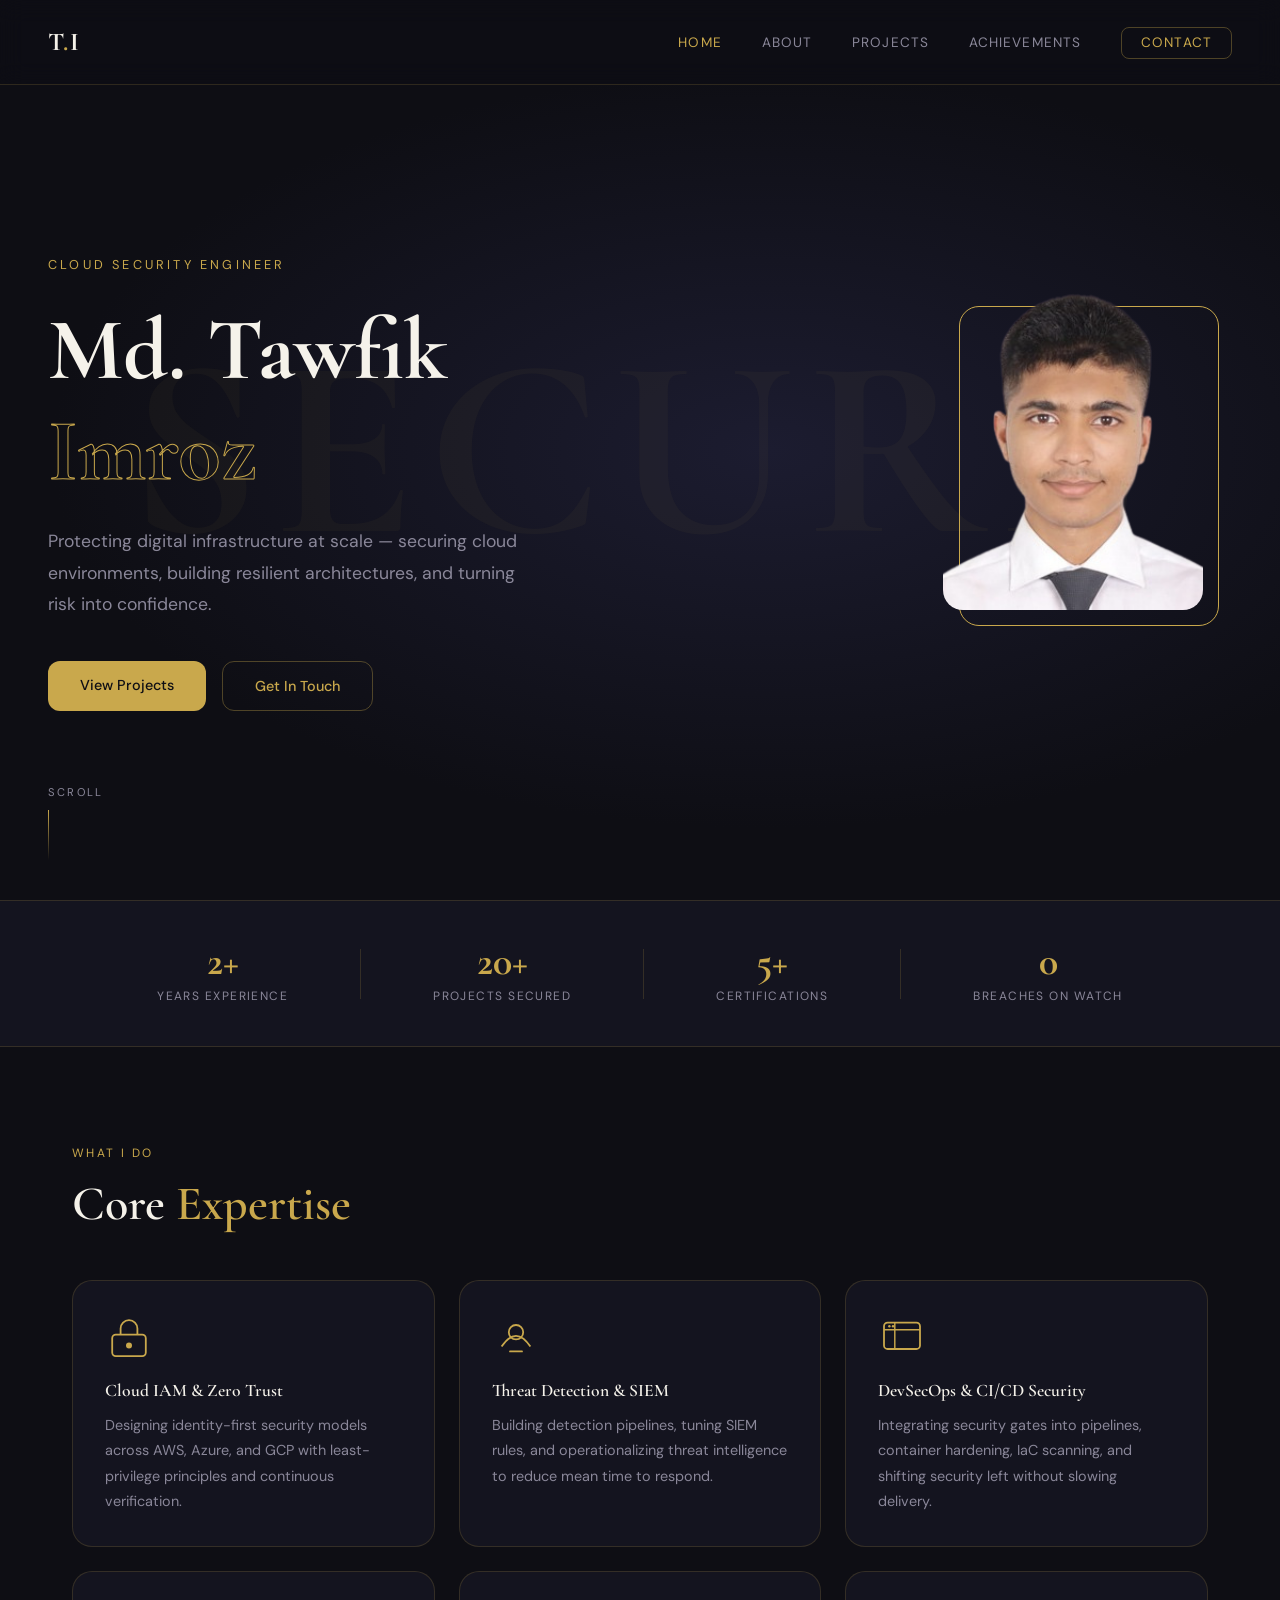
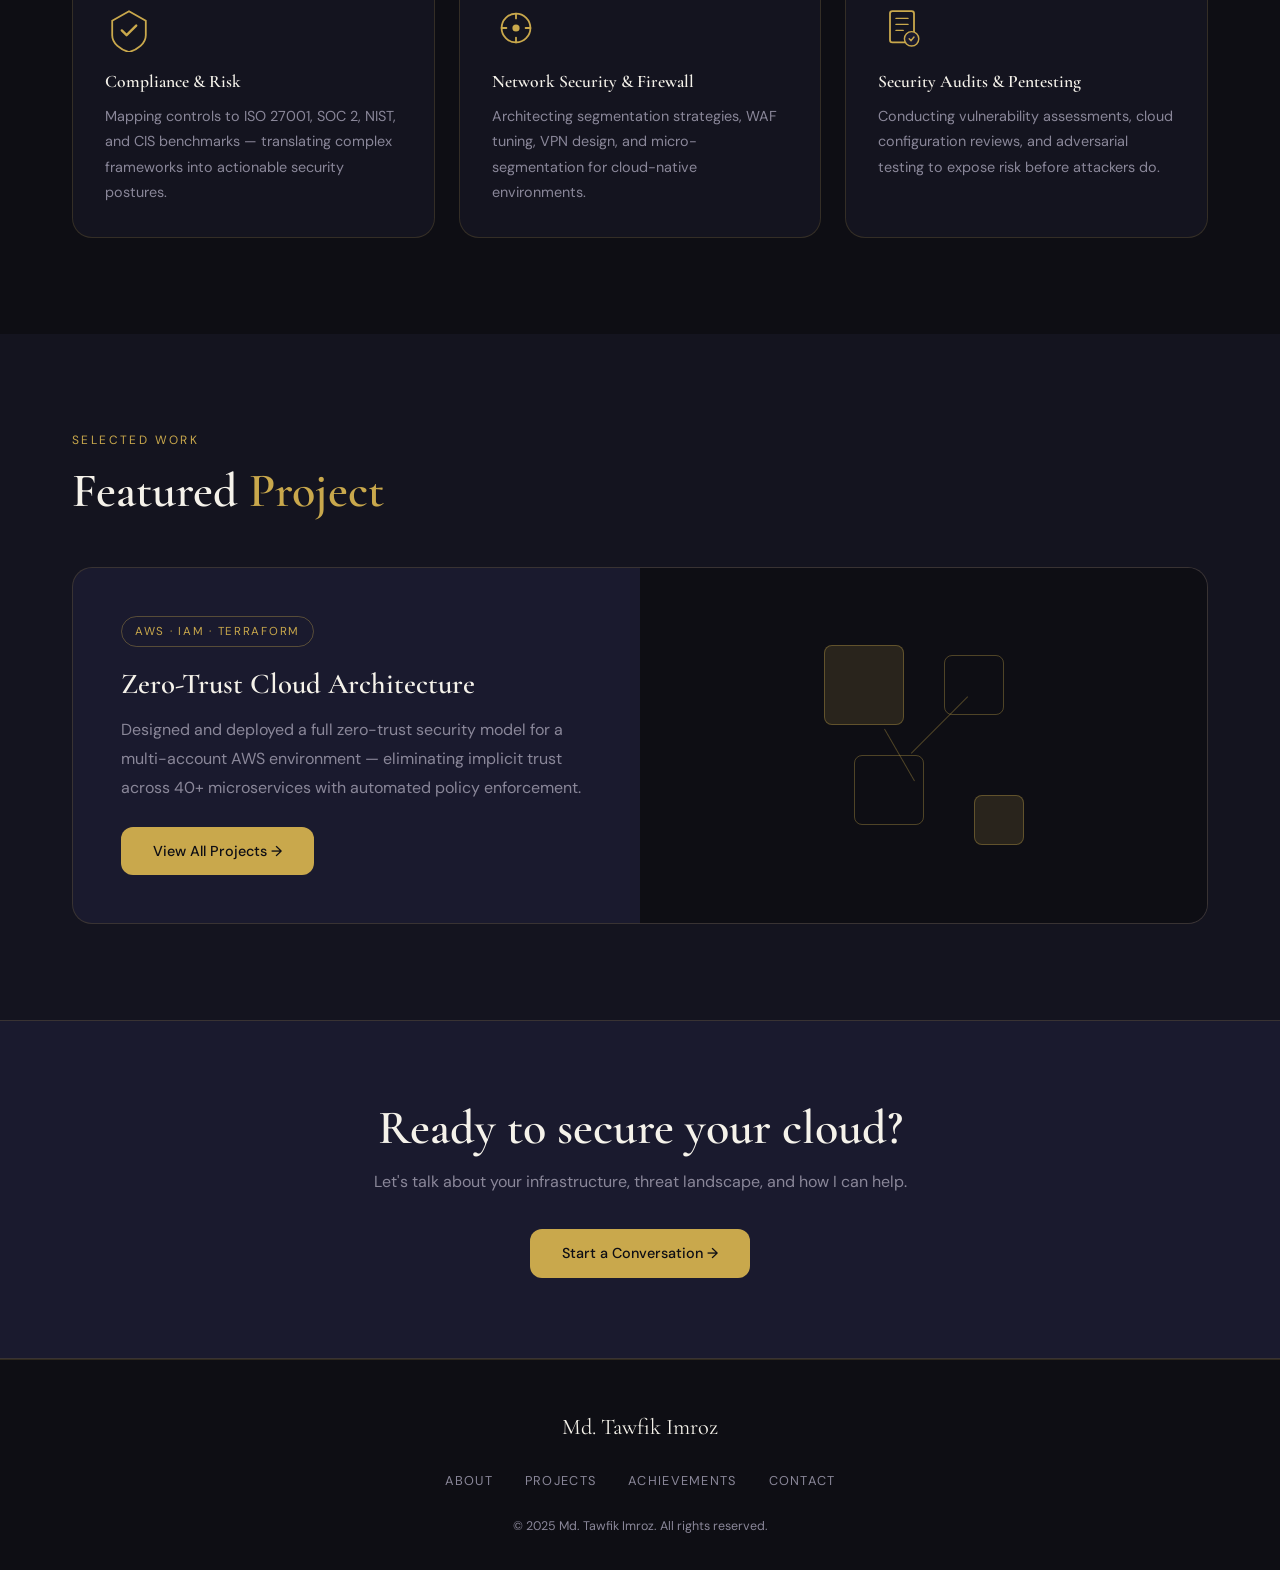
==== index.html @ a3ec59e8 "Add files via upload" ====
<!DOCTYPE html>
<html lang="en">
<head>
  <meta charset="UTF-8" />
  <meta name="viewport" content="width=device-width, initial-scale=1.0"/>

  <!-- SEO -->
  <title>Md. Tawfik Imroz | Cloud Security Engineer Portfolio</title>
  <meta name="description" content="Md. Tawfik Imroz - Cloud Security Engineer portfolio showcasing projects, achievements, and contact information." />
  <meta name="robots" content="index, follow">
  <link rel="canonical" href="https://tawfik-miron.github.io/">

  <!-- Google Verification -->
  <meta name="google-site-verification" content="qhwvjfD62KnlItxlp7Tzh9Mx5u9eWZWFwm8pj3QzrXs" />

  <!-- Sitemap hint for crawlers -->
  <link rel="sitemap" type="application/xml" href="https://tawfik-miron.github.io/sitemap.xml">

  <!-- Open Graph (looks good when shared on WhatsApp, LinkedIn etc.) -->
  <meta property="og:title" content="Md. Tawfik Imroz | Cloud Security Engineer" />
  <meta property="og:description" content="Cloud Security Engineer specializing in AWS, Zero Trust, DevSecOps and compliance." />
  <meta property="og:url" content="https://tawfik-miron.github.io/" />
  <meta property="og:type" content="website" />

  <!-- Styles -->
  <link rel="stylesheet" href="style.css"/>
  <link href="https://fonts.googleapis.com/css2?family=Cormorant+Garamond:wght@300;400;600;700&family=DM+Sans:wght@300;400;500&display=swap" rel="stylesheet"/>
</head>
<body>

  <!-- NAV -->
  <nav class="navbar">
    <div class="nav-logo">T<span class="gold">.</span>I</div>
    <ul class="nav-links">
      <li><a href="index.html" class="active">Home</a></li>
      <li><a href="about.html">About</a></li>
      <li><a href="projects.html">Projects</a></li>
      <li><a href="achievements.html">Achievements</a></li>
      <li><a href="contact.html" class="nav-cta">Contact</a></li>
    </ul>
    <div class="hamburger" onclick="toggleMenu()">
      <span></span><span></span><span></span>
    </div>
  </nav>

  <!-- HERO -->
  <section class="hero">
    <div class="hero-bg-text">SECURE</div>
    <div class="hero-content">
      <p class="hero-tag">Cloud Security Engineer</p>
      <h1 class="hero-name">Md. Tawfik<br/><span class="gold-stroke">Imroz</span></h1>
      <p class="hero-sub">Protecting digital infrastructure at scale — securing cloud environments, building resilient architectures, and turning risk into confidence.</p>
      <div class="hero-btns">
        <a href="projects.html" class="btn-primary">View Projects</a>
        <a href="contact.html" class="btn-ghost">Get In Touch</a>
      </div>
    </div>
    <div class="hero-visual">
      <div class="photo-container">
        <img src="tawfik.png" alt="Md. Tawfik Imroz" class="hero-photo"/>
        <div class="photo-border"></div>
      </div>
    </div>
    <div class="scroll-hint">
      <span>Scroll</span>
      <div class="scroll-line"></div>
    </div>
  </section>

  <!-- STATS STRIP -->
  <section class="stats-strip">
    <div class="stat">
      <span class="stat-num gold">2+</span>
      <span class="stat-label">Years Experience</span>
    </div>
    <div class="stat-div"></div>
    <div class="stat">
      <span class="stat-num gold">20+</span>
      <span class="stat-label">Projects Secured</span>
    </div>
    <div class="stat-div"></div>
    <div class="stat">
      <span class="stat-num gold">5+</span>
      <span class="stat-label">Certifications</span>
    </div>
    <div class="stat-div"></div>
    <div class="stat">
      <span class="stat-num gold">0</span>
      <span class="stat-label">Breaches on Watch</span>
    </div>
  </section>

  <!-- EXPERTISE -->
  <section class="expertise section-pad">
    <div class="container">
      <p class="section-eyebrow">What I Do</p>
      <h2 class="section-title">Core <span class="gold">Expertise</span></h2>
      <div class="expertise-grid">
        <div class="ex-card">
          <div class="ex-icon">
            <svg viewBox="0 0 40 40" fill="none"><rect x="6" y="18" width="28" height="18" rx="3" stroke="#C9A84C" stroke-width="1.5"/><path d="M13 18v-5a7 7 0 0114 0v5" stroke="#C9A84C" stroke-width="1.5"/><circle cx="20" cy="27" r="2.5" fill="#C9A84C"/></svg>
          </div>
          <h3>Cloud IAM & Zero Trust</h3>
          <p>Designing identity-first security models across AWS, Azure, and GCP with least-privilege principles and continuous verification.</p>
        </div>
        <div class="ex-card">
          <div class="ex-icon">
            <svg viewBox="0 0 40 40" fill="none"><path d="M8 28 Q20 10 32 28" stroke="#C9A84C" stroke-width="1.5"/><circle cx="20" cy="16" r="6" stroke="#C9A84C" stroke-width="1.5"/><path d="M15 32h10" stroke="#C9A84C" stroke-width="1.5" stroke-linecap="round"/></svg>
          </div>
          <h3>Threat Detection & SIEM</h3>
          <p>Building detection pipelines, tuning SIEM rules, and operationalizing threat intelligence to reduce mean time to respond.</p>
        </div>
        <div class="ex-card">
          <div class="ex-icon">
            <svg viewBox="0 0 40 40" fill="none"><rect x="5" y="8" width="30" height="22" rx="3" stroke="#C9A84C" stroke-width="1.5"/><path d="M5 14h30M14 8v22" stroke="#C9A84C" stroke-width="1.2"/><circle cx="9.5" cy="11" r="1" fill="#C9A84C"/><circle cx="12.5" cy="11" r="1" fill="#C9A84C"/></svg>
          </div>
          <h3>DevSecOps & CI/CD Security</h3>
          <p>Integrating security gates into pipelines, container hardening, IaC scanning, and shifting security left without slowing delivery.</p>
        </div>
        <div class="ex-card">
          <div class="ex-icon">
            <svg viewBox="0 0 40 40" fill="none"><path d="M20 6 L34 14 L34 26 C34 33 27 38 20 40 C13 38 6 33 6 26 L6 14 Z" stroke="#C9A84C" stroke-width="1.5" fill="none"/><path d="M14 22 L18 26 L26 18" stroke="#C9A84C" stroke-width="2" stroke-linecap="round" stroke-linejoin="round"/></svg>
          </div>
          <h3>Compliance & Risk</h3>
          <p>Mapping controls to ISO 27001, SOC 2, NIST, and CIS benchmarks — translating complex frameworks into actionable security postures.</p>
        </div>
        <div class="ex-card">
          <div class="ex-icon">
            <svg viewBox="0 0 40 40" fill="none"><circle cx="20" cy="20" r="12" stroke="#C9A84C" stroke-width="1.5"/><path d="M20 8 L20 12M20 28 L20 32M8 20 L12 20M28 20 L32 20" stroke="#C9A84C" stroke-width="1.5" stroke-linecap="round"/><circle cx="20" cy="20" r="3" fill="#C9A84C"/></svg>
          </div>
          <h3>Network Security & Firewall</h3>
          <p>Architecting segmentation strategies, WAF tuning, VPN design, and micro-segmentation for cloud-native environments.</p>
        </div>
        <div class="ex-card">
          <div class="ex-icon">
            <svg viewBox="0 0 40 40" fill="none"><rect x="10" y="6" width="20" height="26" rx="2" stroke="#C9A84C" stroke-width="1.5"/><path d="M15 12h10M15 17h10M15 22h6" stroke="#C9A84C" stroke-width="1.2" stroke-linecap="round"/><circle cx="28" cy="29" r="6" fill="#1a1a2e" stroke="#C9A84C" stroke-width="1.2"/><path d="M26 29 L27.5 30.5 L30 27.5" stroke="#C9A84C" stroke-width="1.2" stroke-linecap="round"/></svg>
          </div>
          <h3>Security Audits & Pentesting</h3>
          <p>Conducting vulnerability assessments, cloud configuration reviews, and adversarial testing to expose risk before attackers do.</p>
        </div>
      </div>
    </div>
  </section>

  <!-- FEATURED PROJECT TEASER -->
  <section class="featured-teaser section-pad">
    <div class="container">
      <p class="section-eyebrow">Selected Work</p>
      <h2 class="section-title">Featured <span class="gold">Project</span></h2>
      <div class="feature-card">
        <div class="feature-card-body">
          <span class="tag">AWS · IAM · Terraform</span>
          <h3>Zero-Trust Cloud Architecture</h3>
          <p>Designed and deployed a full zero-trust security model for a multi-account AWS environment — eliminating implicit trust across 40+ microservices with automated policy enforcement.</p>
          <a href="projects.html" class="btn-primary" style="margin-top:1.5rem; display:inline-block;">View All Projects →</a>
        </div>
        <div class="feature-card-art">
          <div class="art-grid">
            <div class="ag-box ag1"></div>
            <div class="ag-box ag2"></div>
            <div class="ag-box ag3"></div>
            <div class="ag-box ag4"></div>
            <div class="ag-line al1"></div>
            <div class="ag-line al2"></div>
          </div>
        </div>
      </div>
    </div>
  </section>

  <!-- CTA BAND -->
  <section class="cta-band">
    <div class="container cta-inner">
      <h2>Ready to secure your cloud?</h2>
      <p>Let's talk about your infrastructure, threat landscape, and how I can help.</p>
      <a href="contact.html" class="btn-primary">Start a Conversation →</a>
    </div>
  </section>

  <!-- FOOTER -->
  <footer class="footer">
    <div class="container footer-inner">
      <div class="footer-logo">Md. Tawfik Imroz</div>
      <nav class="footer-links">
        <a href="about.html">About</a>
        <a href="projects.html">Projects</a>
        <a href="achievements.html">Achievements</a>
        <a href="contact.html">Contact</a>
      </nav>
      <p class="footer-copy">&copy; 2025 Md. Tawfik Imroz. All rights reserved.</p>
    </div>
  </footer>

  <script>
    function toggleMenu(){
      document.querySelector('.nav-links').classList.toggle('open');
    }
    // Fade-in on scroll
    const obs = new IntersectionObserver((entries)=>{
      entries.forEach(e=>{ if(e.isIntersecting) e.target.classList.add('visible'); });
    },{threshold:0.15});
    document.querySelectorAll('.ex-card,.stat,.feature-card').forEach(el=>obs.observe(el));
  </script>
</body>
</html>
---- style.css ----
/* ===== RESET & BASE ===== */
*, *::before, *::after { margin:0; padding:0; box-sizing:border-box; }

:root {
  --bg:        #0e0e14;
  --bg2:       #14141f;
  --bg3:       #1a1a2e;
  --surface:   #1f1f32;
  --border:    rgba(201,168,76,0.18);
  --border2:   rgba(201,168,76,0.35);
  --gold:      #C9A84C;
  --gold-lt:   #e2c47a;
  --gold-dim:  rgba(201,168,76,0.15);
  --text:      #e8e4d8;
  --muted:     #8a8799;
  --white:     #f5f2ea;
  --font-serif:'Cormorant Garamond', Georgia, serif;
  --font-sans: 'DM Sans', system-ui, sans-serif;
  --radius:    12px;
  --radius-lg: 20px;
  --trans:     0.3s ease;
}

html { scroll-behavior: smooth; }
body { background: var(--bg); color: var(--text); font-family: var(--font-sans); font-size:16px; line-height:1.7; overflow-x:hidden; }

/* Scrollbar */
::-webkit-scrollbar { width:6px; }
::-webkit-scrollbar-track { background:var(--bg); }
::-webkit-scrollbar-thumb { background:var(--gold-dim); border-radius:3px; }

/* ===== TYPOGRAPHY ===== */
h1,h2,h3,h4 { font-family:var(--font-serif); line-height:1.15; color:var(--white); }
h1 { font-size:clamp(3rem,7vw,5.5rem); font-weight:700; }
h2 { font-size:clamp(2rem,4vw,3rem); font-weight:600; }
h3 { font-size:1.35rem; font-weight:600; }
p  { color:var(--muted); line-height:1.8; }
a  { text-decoration:none; color:var(--gold); transition:var(--trans); }

.gold { color:var(--gold); }
.gold-stroke { -webkit-text-stroke:1px var(--gold); color:transparent; }
.section-eyebrow { font-size:0.75rem; font-family:var(--font-sans); letter-spacing:0.2em; text-transform:uppercase; color:var(--gold); margin-bottom:0.75rem; }
.section-title { margin-bottom:3rem; }

/* ===== LAYOUT ===== */
.container  { max-width:1200px; margin:0 auto; padding:0 2rem; }
.section-pad { padding:6rem 0; }

/* ===== BUTTONS ===== */
.btn-primary {
  display:inline-block; padding:0.75rem 2rem;
  background:var(--gold); color:var(--bg);
  font-family:var(--font-sans); font-size:0.9rem; font-weight:500;
  border-radius:var(--radius); border:none; cursor:pointer;
  transition:var(--trans);
}
.btn-primary:hover { background:var(--gold-lt); transform:translateY(-2px); box-shadow:0 8px 30px rgba(201,168,76,0.3); }

.btn-ghost {
  display:inline-block; padding:0.75rem 2rem;
  background:transparent; color:var(--gold);
  font-family:var(--font-sans); font-size:0.9rem; font-weight:500;
  border:1px solid var(--border2); border-radius:var(--radius);
  transition:var(--trans);
}
.btn-ghost:hover { background:var(--gold-dim); color:var(--gold-lt); }

/* ===== NAVBAR ===== */
.navbar {
  position:fixed; top:0; left:0; right:0; z-index:999;
  display:flex; align-items:center; justify-content:space-between;
  padding:1.25rem 3rem;
  background:rgba(14,14,20,0.85); backdrop-filter:blur(12px);
  border-bottom:1px solid var(--border);
}
.nav-logo { font-family:var(--font-serif); font-size:1.6rem; font-weight:700; color:var(--white); letter-spacing:0.05em; }
.nav-links { list-style:none; display:flex; gap:2.5rem; }
.nav-links a { font-size:0.85rem; letter-spacing:0.08em; text-transform:uppercase; color:var(--muted); transition:var(--trans); }
.nav-links a:hover, .nav-links a.active { color:var(--gold); }
.nav-cta { color:var(--gold) !important; border:1px solid var(--border2); padding:0.4rem 1.2rem; border-radius:8px; }
.nav-cta:hover { background:var(--gold-dim) !important; }
.hamburger { display:none; flex-direction:column; gap:5px; cursor:pointer; }
.hamburger span { width:24px; height:2px; background:var(--gold); border-radius:2px; display:block; }

@media(max-width:768px){
  .navbar { padding:1rem 1.5rem; }
  .hamburger { display:flex; }
  .nav-links { display:none; flex-direction:column; position:absolute; top:70px; left:0; right:0; background:var(--bg2); padding:2rem; gap:1.5rem; border-bottom:1px solid var(--border); }
  .nav-links.open { display:flex; }
}

/* ===== HERO ===== */
.hero {
  min-height:100vh; display:flex; align-items:center;
  padding:7rem 3rem 3rem; position:relative; overflow:hidden;
  background:radial-gradient(ellipse 80% 60% at 60% 50%, #1c1c30 0%, var(--bg) 70%);
}
.hero-bg-text {
  position:absolute; top:50%; left:50%; transform:translate(-50%,-50%);
  font-family:var(--font-serif); font-size:clamp(8rem,20vw,18rem);
  font-weight:700; color:rgba(201,168,76,0.04); white-space:nowrap;
  pointer-events:none; user-select:none; letter-spacing:0.05em;
}
.hero-content { max-width:600px; z-index:2; }
.hero-tag { font-size:0.8rem; letter-spacing:0.25em; text-transform:uppercase; color:var(--gold); margin-bottom:1.5rem; }
.hero-name { margin-bottom:1.5rem; }
.hero-sub { font-size:1.1rem; color:var(--muted); max-width:480px; margin-bottom:2.5rem; }
.hero-btns { display:flex; gap:1rem; flex-wrap:wrap; }

.hero-visual { position:absolute; right:6vw; top:50%; transform:translateY(-50%); z-index:1; }
.shield-wrap { position:relative; width:220px; height:280px; display:flex; align-items:center; justify-content:center; }
.shield-svg { width:220px; animation:shieldFloat 4s ease-in-out infinite; }
.shield-outer { stroke-dasharray:600; stroke-dashoffset:600; animation:drawShield 2s ease forwards 0.5s; }
.shield-ring { position:absolute; border:1px solid var(--border); border-radius:50%; }
.ring1 { width:300px; height:300px; animation:pulse 3s ease-in-out infinite; }
.ring2 { width:380px; height:380px; animation:pulse 3s ease-in-out infinite 1.5s; }
.float-dot  { animation:dotFloat 3s ease-in-out infinite; }
.float-dot2 { animation:dotFloat 3s ease-in-out infinite 1.5s; }

@keyframes drawShield { to { stroke-dashoffset:0; } }
@keyframes shieldFloat { 0%,100%{transform:translateY(0)} 50%{transform:translateY(-12px)} }
@keyframes pulse { 0%,100%{opacity:0.3;transform:scale(1)} 50%{opacity:0.1;transform:scale(1.08)} }
@keyframes dotFloat { 0%,100%{transform:translateY(0);opacity:0.6} 50%{transform:translateY(-6px);opacity:1} }

.scroll-hint { position:absolute; bottom:2.5rem; left:3rem; display:flex; flex-direction:column; align-items:flex-start; gap:0.5rem; }
.scroll-hint span { font-size:0.7rem; letter-spacing:0.2em; text-transform:uppercase; color:var(--muted); }
.scroll-line { width:1px; height:50px; background:linear-gradient(to bottom, var(--gold), transparent); }

@media(max-width:900px){
  .hero { flex-direction:column; padding:7rem 1.5rem 4rem; text-align:center; }
  .hero-content { max-width:100%; }
  .hero-sub { max-width:100%; }
  .hero-btns { justify-content:center; }
  .hero-visual { position:relative; right:auto; top:auto; transform:none; margin-top:3rem; }
  .scroll-hint { display:none; }
}

/* ===== STATS STRIP ===== */
.stats-strip {
  display:flex; align-items:center; justify-content:center;
  gap:0; padding:2.5rem 3rem;
  background:var(--bg2); border-top:1px solid var(--border); border-bottom:1px solid var(--border);
  flex-wrap:wrap; gap:2rem;
}
.stat { text-align:center; padding:0 2.5rem; }
.stat-num { display:block; font-family:var(--font-serif); font-size:2.5rem; font-weight:700; line-height:1; }
.stat-label { font-size:0.75rem; letter-spacing:0.12em; text-transform:uppercase; color:var(--muted); margin-top:0.3rem; display:block; }
.stat-div { width:1px; height:50px; background:var(--border); }
@media(max-width:600px){ .stat-div{display:none;} .stat{padding:0 1rem;} }

/* ===== EXPERTISE GRID ===== */
.expertise { background:var(--bg); }
.expertise-grid { display:grid; grid-template-columns:repeat(auto-fit,minmax(300px,1fr)); gap:1.5rem; }
.ex-card {
  background:var(--bg2); border:1px solid var(--border);
  border-radius:var(--radius-lg); padding:2rem;
  transition:var(--trans); opacity:0; transform:translateY(20px);
}
.ex-card.visible { opacity:1; transform:none; transition:opacity 0.6s ease, transform 0.6s ease; }
.ex-card:hover { border-color:var(--border2); background:var(--bg3); transform:translateY(-4px); }
.ex-icon { width:48px; height:48px; margin-bottom:1.25rem; }
.ex-icon svg { width:100%; height:100%; }
.ex-card h3 { font-size:1.1rem; margin-bottom:0.75rem; color:var(--white); }
.ex-card p  { font-size:0.9rem; line-height:1.75; }

/* ===== FEATURED TEASER ===== */
.featured-teaser { background:var(--bg2); }
.feature-card {
  display:grid; grid-template-columns:1fr 1fr; gap:0;
  background:var(--bg3); border:1px solid var(--border);
  border-radius:var(--radius-lg); overflow:hidden;
  opacity:0; transform:translateY(20px);
}
.feature-card.visible { opacity:1; transform:none; transition:opacity 0.7s ease, transform 0.7s ease; }
.feature-card-body { padding:3rem; }
.feature-card-body .tag { font-size:0.72rem; letter-spacing:0.15em; text-transform:uppercase; color:var(--gold); border:1px solid var(--border2); padding:0.3rem 0.8rem; border-radius:20px; display:inline-block; margin-bottom:1.25rem; }
.feature-card-body h3 { font-size:1.8rem; margin-bottom:1rem; }
.feature-card-art { background:var(--bg); display:flex; align-items:center; justify-content:center; padding:2rem; min-height:280px; position:relative; overflow:hidden; }
.art-grid { position:relative; width:200px; height:200px; }
.ag-box { position:absolute; border:1px solid var(--border2); border-radius:8px; background:var(--gold-dim); }
.ag1 { width:80px; height:80px; top:0; left:0; animation:agFloat 4s ease-in-out infinite; }
.ag2 { width:60px; height:60px; top:10px; right:20px; animation:agFloat 4s ease-in-out infinite 1s; background:transparent; }
.ag3 { width:70px; height:70px; bottom:20px; left:30px; animation:agFloat 4s ease-in-out infinite 2s; background:transparent; }
.ag4 { width:50px; height:50px; bottom:0; right:0; animation:agFloat 4s ease-in-out infinite 0.5s; }
.ag-line { position:absolute; background:var(--border2); }
.al1 { width:1px; height:80px; top:40px; left:115px; transform:rotate(45deg); }
.al2 { width:1px; height:60px; top:80px; left:75px; transform:rotate(-30deg); }
@keyframes agFloat { 0%,100%{transform:translateY(0)} 50%{transform:translateY(-8px)} }
@media(max-width:768px){ .feature-card{grid-template-columns:1fr;} .feature-card-art{min-height:180px;} }

/* ===== CTA BAND ===== */
.cta-band { padding:5rem 3rem; background:var(--bg3); border-top:1px solid var(--border); border-bottom:1px solid var(--border); text-align:center; }
.cta-inner h2 { margin-bottom:0.75rem; }
.cta-inner p  { font-size:1rem; margin-bottom:2rem; }

/* ===== FOOTER ===== */
.footer { background:var(--bg); padding:3rem 3rem 2rem; border-top:1px solid var(--border); }
.footer-inner { display:flex; flex-direction:column; align-items:center; gap:1.5rem; }
.footer-logo { font-family:var(--font-serif); font-size:1.4rem; color:var(--white); }
.footer-links { display:flex; gap:2rem; flex-wrap:wrap; justify-content:center; }
.footer-links a { font-size:0.8rem; letter-spacing:0.1em; text-transform:uppercase; color:var(--muted); }
.footer-links a:hover { color:var(--gold); }
.footer-copy { font-size:0.78rem; color:var(--muted); }

/* ===== ABOUT PAGE ===== */
.page-hero { padding:10rem 3rem 5rem; text-align:center; background:radial-gradient(ellipse 70% 50% at 50% 30%, #1a1a2e 0%, var(--bg) 70%); }
.page-hero h1 { margin-bottom:1rem; }
.page-hero p  { font-size:1.1rem; max-width:600px; margin:0 auto; }

.about-grid { display:grid; grid-template-columns:1fr 2fr; gap:4rem; align-items:start; }
@media(max-width:900px){ .about-grid{grid-template-columns:1fr;} }
.about-photo-wrap { position:sticky; top:100px; }
.about-photo {
  width:100%; aspect-ratio:3/4; background:var(--bg3);
  border:1.5px solid var(--gold); border-radius:var(--radius-lg);
  padding:10px; overflow:hidden; position:relative;
}
.about-photo::after { display:none; }
.about-photo img {
  width:100%; height:100%;
  object-fit:cover; border-radius:10px; display:block;
}
.photo-caption { margin-top:1rem; font-size:0.8rem; color:var(--muted); text-align:center; letter-spacing:0.08em; }
.about-text h2 { font-size:2rem; margin-bottom:1.5rem; }
.about-text p  { margin-bottom:1.5rem; }
.skills-list { display:flex; flex-wrap:wrap; gap:0.75rem; margin:2rem 0; }
.skill-tag {
  font-size:0.78rem; padding:0.4rem 1rem; border-radius:20px;
  border:1px solid var(--border2); color:var(--gold);
  background:var(--gold-dim); letter-spacing:0.05em;
}
.timeline { margin-top:3rem; }
.timeline-title { font-size:1.4rem; margin-bottom:2rem; color:var(--white); font-family:var(--font-serif); }
.tl-item { display:flex; gap:2rem; margin-bottom:2.5rem; position:relative; }
.tl-item::before { content:''; position:absolute; left:11px; top:28px; bottom:-2.5rem; width:1px; background:var(--border); }
.tl-item:last-child::before { display:none; }
.tl-dot { width:24px; height:24px; min-width:24px; border-radius:50%; border:2px solid var(--gold); background:var(--gold-dim); margin-top:4px; }
.tl-body { flex:1; }
.tl-year { font-size:0.72rem; letter-spacing:0.15em; text-transform:uppercase; color:var(--gold); margin-bottom:0.35rem; }
.tl-role { font-size:1.05rem; font-weight:500; color:var(--white); margin-bottom:0.2rem; }
.tl-org  { font-size:0.85rem; color:var(--muted); }

/* ===== PROJECTS PAGE ===== */
.projects-grid { display:grid; grid-template-columns:repeat(auto-fit,minmax(340px,1fr)); gap:1.5rem; }
.project-card {
  background:var(--bg2); border:1px solid var(--border);
  border-radius:var(--radius-lg); overflow:hidden;
  transition:var(--trans); opacity:0; transform:translateY(20px);
}
.project-card.visible { opacity:1; transform:none; transition:opacity 0.6s ease, transform 0.6s ease; }
.project-card:hover { border-color:var(--border2); transform:translateY(-6px); }
.project-banner { height:160px; background:var(--bg3); display:flex; align-items:center; justify-content:center; position:relative; overflow:hidden; border-bottom:1px solid var(--border); }
.project-banner svg { width:80px; height:80px; opacity:0.7; }
.project-banner::before { content:''; position:absolute; inset:0; background:radial-gradient(ellipse at 50% 50%, rgba(201,168,76,0.08) 0%, transparent 70%); }
.proj-body { padding:1.75rem; }
.proj-tags { display:flex; gap:0.5rem; flex-wrap:wrap; margin-bottom:1rem; }
.proj-tag { font-size:0.7rem; padding:0.25rem 0.7rem; border-radius:12px; border:1px solid var(--border); color:var(--muted); }
.proj-body h3 { font-size:1.15rem; margin-bottom:0.75rem; color:var(--white); }
.proj-body p  { font-size:0.88rem; line-height:1.75; margin-bottom:1.25rem; }
.proj-link { font-size:0.82rem; color:var(--gold); letter-spacing:0.05em; }
.proj-link:hover { color:var(--gold-lt); }

/* ===== ACHIEVEMENTS PAGE ===== */
.ach-grid { display:grid; grid-template-columns:repeat(auto-fit,minmax(280px,1fr)); gap:1.5rem; margin-bottom:4rem; }
.ach-card {
  background:var(--bg2); border:1px solid var(--border); border-radius:var(--radius-lg);
  padding:2rem; display:flex; flex-direction:column; gap:1rem;
  transition:var(--trans); opacity:0; transform:translateY(20px);
}
.ach-card.visible { opacity:1; transform:none; transition:opacity 0.6s ease, transform 0.6s ease; }
.ach-card:hover { border-color:var(--border2); transform:translateY(-4px); }
.ach-badge { width:52px; height:52px; border-radius:50%; background:var(--gold-dim); border:1px solid var(--border2); display:flex; align-items:center; justify-content:center; }
.ach-badge svg { width:26px; height:26px; }
.ach-card h3 { font-size:1.05rem; color:var(--white); }
.ach-card p  { font-size:0.86rem; }
.ach-card .ach-year { font-size:0.72rem; letter-spacing:0.15em; text-transform:uppercase; color:var(--gold); margin-top:auto; }

.certs-section { margin-top:4rem; }
.cert-list { display:grid; grid-template-columns:repeat(auto-fit,minmax(260px,1fr)); gap:1rem; margin-top:2rem; }
.cert-item {
  background:var(--bg2); border:1px solid var(--border); border-radius:var(--radius);
  padding:1.25rem 1.5rem; display:flex; align-items:center; gap:1rem;
  transition:var(--trans);
}
.cert-item:hover { border-color:var(--border2); }
.cert-dot { width:10px; height:10px; min-width:10px; border-radius:50%; background:var(--gold); }
.cert-item span { font-size:0.9rem; color:var(--text); }
.cert-item small { display:block; font-size:0.76rem; color:var(--muted); margin-top:0.15rem; }

/* ===== CONTACT PAGE ===== */
.contact-wrap { display:grid; grid-template-columns:1fr 1.4fr; gap:4rem; align-items:start; }
@media(max-width:900px){ .contact-wrap{grid-template-columns:1fr;} }
.contact-info h2 { font-size:2rem; margin-bottom:1.25rem; }
.contact-info p { margin-bottom:2rem; }
.contact-item { display:flex; align-items:flex-start; gap:1rem; margin-bottom:1.5rem; }
.c-icon { width:44px; height:44px; min-width:44px; border-radius:10px; background:var(--gold-dim); border:1px solid var(--border2); display:flex; align-items:center; justify-content:center; }
.c-icon svg { width:20px; height:20px; }
.c-text strong { display:block; font-size:0.75rem; letter-spacing:0.12em; text-transform:uppercase; color:var(--muted); margin-bottom:0.2rem; font-weight:500; }
.c-text a, .c-text span { font-size:0.95rem; color:var(--text); }
.social-strip { display:flex; gap:1rem; margin-top:2.5rem; }
.social-btn { width:42px; height:42px; border-radius:10px; border:1px solid var(--border2); display:flex; align-items:center; justify-content:center; transition:var(--trans); }
.social-btn:hover { background:var(--gold-dim); border-color:var(--gold); }
.social-btn svg { width:18px; height:18px; }

/* FORM */
.contact-form { background:var(--bg2); border:1px solid var(--border); border-radius:var(--radius-lg); padding:2.5rem; }
.form-group { margin-bottom:1.5rem; }
.form-row { display:grid; grid-template-columns:1fr 1fr; gap:1.25rem; }
@media(max-width:500px){ .form-row{grid-template-columns:1fr;} }
label { display:block; font-size:0.75rem; letter-spacing:0.1em; text-transform:uppercase; color:var(--muted); margin-bottom:0.5rem; }
input, textarea, select {
  width:100%; background:var(--bg3); border:1px solid var(--border);
  border-radius:var(--radius); color:var(--text); font-family:var(--font-sans);
  font-size:0.95rem; padding:0.85rem 1rem; outline:none;
  transition:var(--trans);
}
input:focus, textarea:focus { border-color:var(--gold); background:var(--bg); }
textarea { min-height:140px; resize:vertical; }
.form-submit { width:100%; padding:1rem; background:var(--gold); color:var(--bg); border:none; border-radius:var(--radius); font-family:var(--font-sans); font-size:0.95rem; font-weight:500; cursor:pointer; transition:var(--trans); }
.form-submit:hover { background:var(--gold-lt); transform:translateY(-1px); }
.form-note { font-size:0.78rem; color:var(--muted); text-align:center; margin-top:1rem; }

/* ===== BREADCRUMB ===== */
.page-tag { display:inline-block; font-size:0.7rem; letter-spacing:0.2em; text-transform:uppercase; color:var(--gold); border:1px solid var(--border2); padding:0.3rem 0.9rem; border-radius:20px; margin-bottom:1.5rem; }

/* ===== DIVIDER ===== */
.gold-div { width:60px; height:2px; background:var(--gold); margin:1.5rem 0; }

/* ===== FILTER TABS ===== */
.filter-tabs { display:flex; gap:0.75rem; flex-wrap:wrap; margin-bottom:2.5rem; }
.ftab {
  padding:0.45rem 1.2rem; border-radius:20px;
  border:1px solid var(--border); background:transparent;
  color:var(--muted); font-size:0.8rem; cursor:pointer; transition:var(--trans);
  font-family:var(--font-sans);
}
.ftab:hover, .ftab.active { border-color:var(--gold); color:var(--gold); background:var(--gold-dim); }

/* ===== AVAILABILITY BADGE ===== */
.avail-badge { display:inline-flex; align-items:center; gap:0.5rem; padding:0.4rem 1rem; border-radius:20px; background:rgba(40,180,100,0.1); border:1px solid rgba(40,180,100,0.3); font-size:0.78rem; color:#5ed890; margin-bottom:2rem; }
.avail-dot { width:8px; height:8px; border-radius:50%; background:#5ed890; animation:blink 1.5s ease-in-out infinite; }
@keyframes blink { 0%,100%{opacity:1} 50%{opacity:0.3} }

/* ===== HERO PHOTO ===== */
.photo-container {
  position: relative;
  width: 260px;
  height: 320px;
}

.hero-photo {
  width: 100%;
  height: 100%;
  object-fit: cover;
  border-radius: 20px;
  display: block;
  position: relative;
  z-index: 2;
  filter: grayscale(15%);
}

.photo-border {
  position: absolute;
  top: 16px;
  left: 16px;
  width: 100%;
  height: 100%;
  border: 1.5px solid var(--gold);
  border-radius: 20px;
  z-index: 1;
}
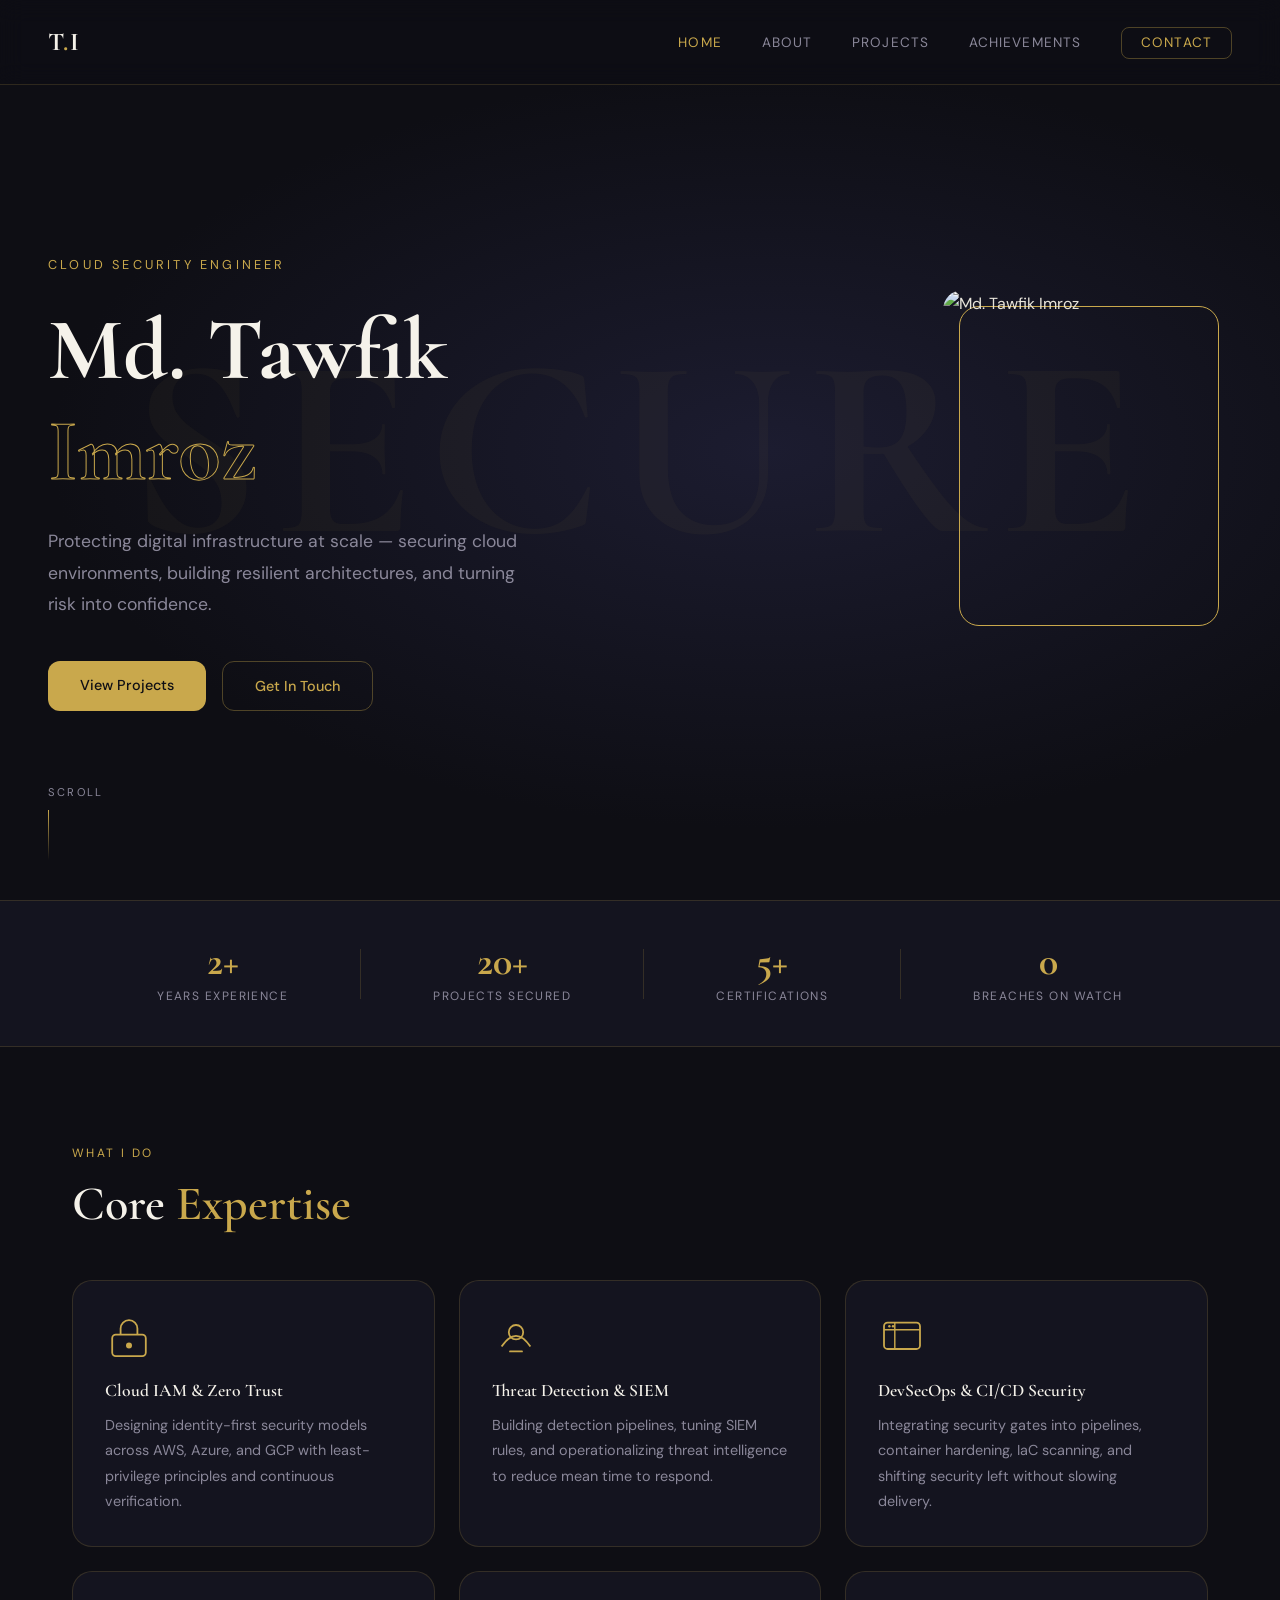
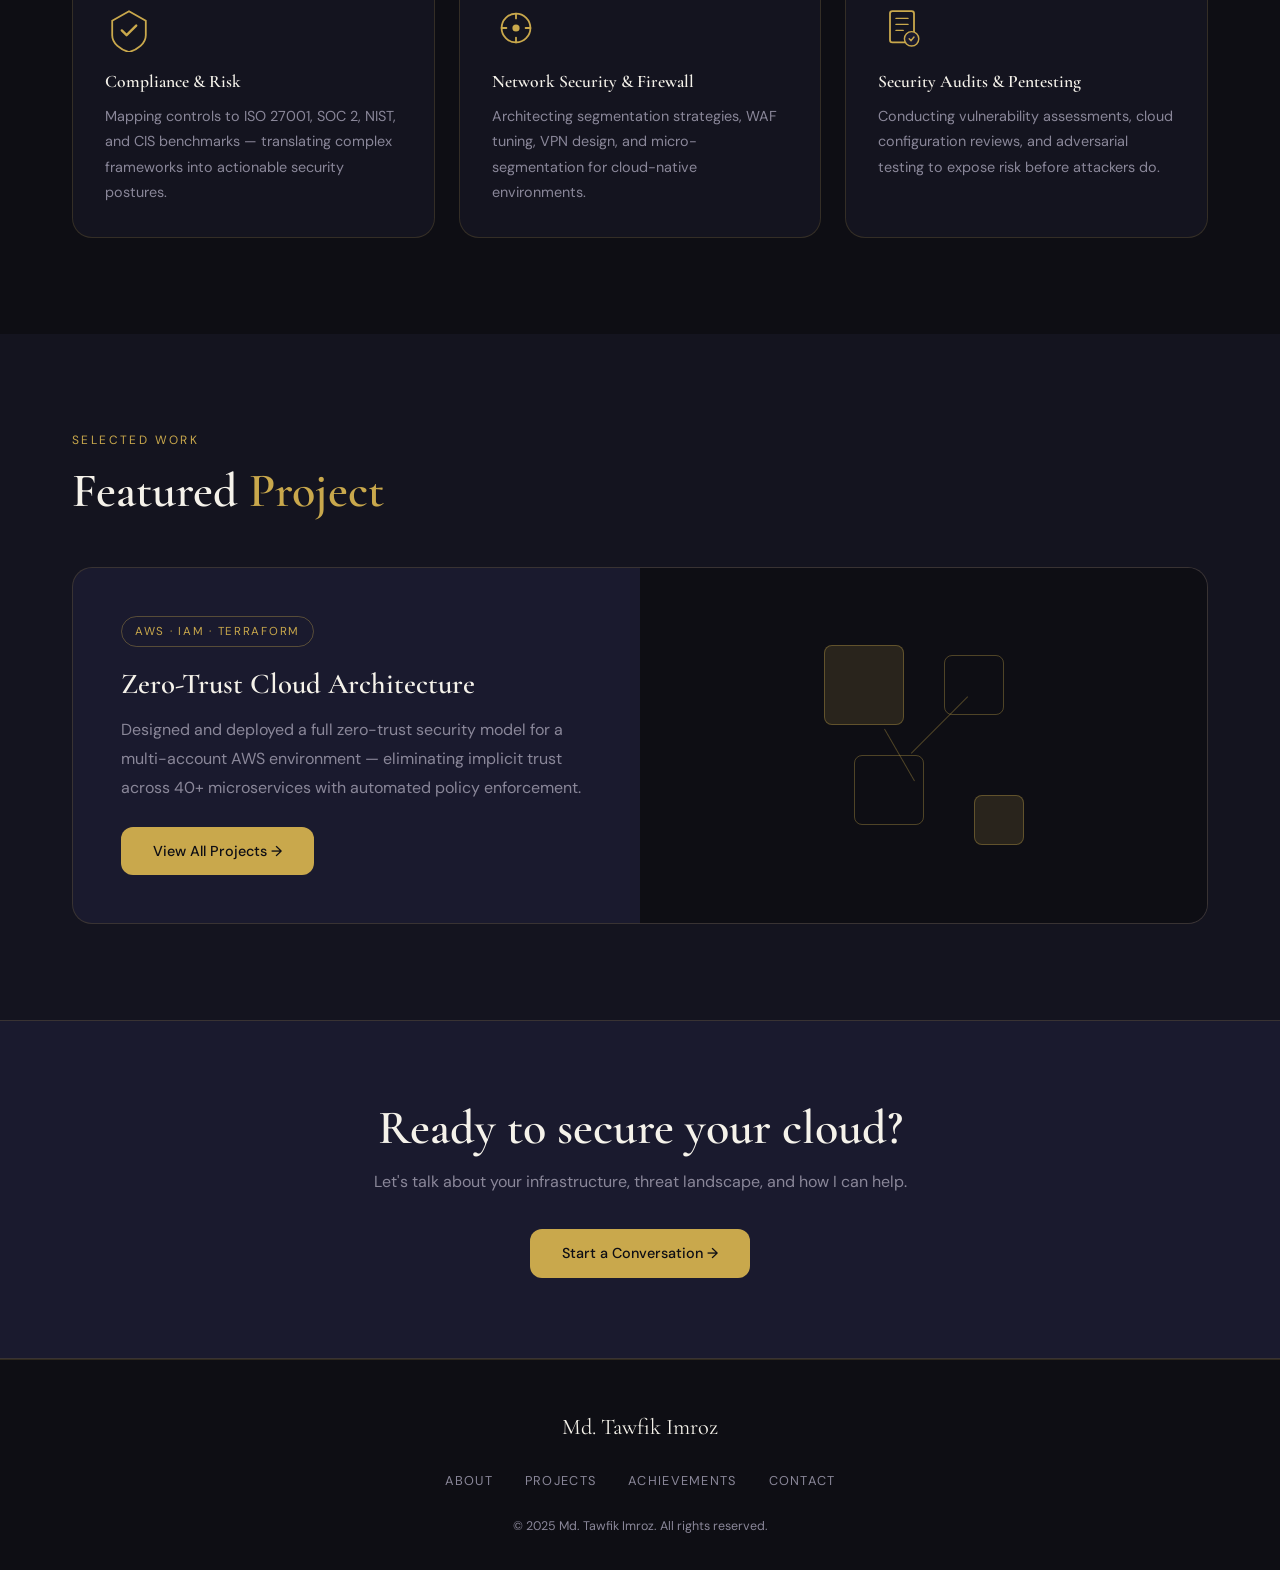
==== commit 7a052091: "Replace PNG image with WEBP format for optimization" ====
--- a/index.html
+++ b/index.html
@@ -11,7 +11,7 @@
   <link rel="canonical" href="https://tawfik-miron.github.io/">
 
   <!-- Google Verification -->
-  <meta name="google-site-verification" content="qhwvjfD62KnlItxlp7Tzh9Mx5u9eWZWFwm8pj3QzrXs" />
+  <meta name="google-site-verification" content="f3Mlw4IUwAiRvTJA9P1b1MjCraMMCLiYY_IvW3FiuUg" />
 
   <!-- Sitemap hint for crawlers -->
   <link rel="sitemap" type="application/xml" href="https://tawfik-miron.github.io/sitemap.xml">
@@ -23,8 +23,17 @@
   <meta property="og:type" content="website" />
 
   <!-- Styles -->
-  <link rel="stylesheet" href="style.css"/>
-  <link href="https://fonts.googleapis.com/css2?family=Cormorant+Garamond:wght@300;400;600;700&family=DM+Sans:wght@300;400;500&display=swap" rel="stylesheet"/>
+  <!-- Preconnect to speed up Google Fonts -->
+<link rel="preconnect" href="https://fonts.googleapis.com">
+<link rel="preconnect" href="https://fonts.gstatic.com" crossorigin>
+
+<!-- Load fonts without blocking -->
+<link rel="preload" href="https://fonts.googleapis.com/css2?family=Cormorant+Garamond:wght@300;400;600;700&family=DM+Sans:wght@300;400;500&display=swap" as="style" onload="this.onload=null;this.rel='stylesheet'">
+<noscript><link rel="stylesheet" href="https://fonts.googleapis.com/css2?family=Cormorant+Garamond:wght@300;400;600;700&family=DM+Sans:wght@300;400;500&display=swap"></noscript>
+
+<!-- Preload CSS -->
+<link rel="preload" href="style.css" as="style">
+<link rel="stylesheet" href="style.css"/>
 </head>
 <body>
 
@@ -57,7 +66,7 @@
     </div>
     <div class="hero-visual">
       <div class="photo-container">
-        <img src="tawfik.png" alt="Md. Tawfik Imroz" class="hero-photo"/>
+       <img src="tawfik.webp" alt="Md. Tawfik Imroz" class="hero-photo" fetchpriority="high" loading="eager"/>
         <div class="photo-border"></div>
       </div>
     </div>
@@ -202,4 +211,4 @@
     document.querySelectorAll('.ex-card,.stat,.feature-card').forEach(el=>obs.observe(el));
   </script>
 </body>
-</html>+</html>
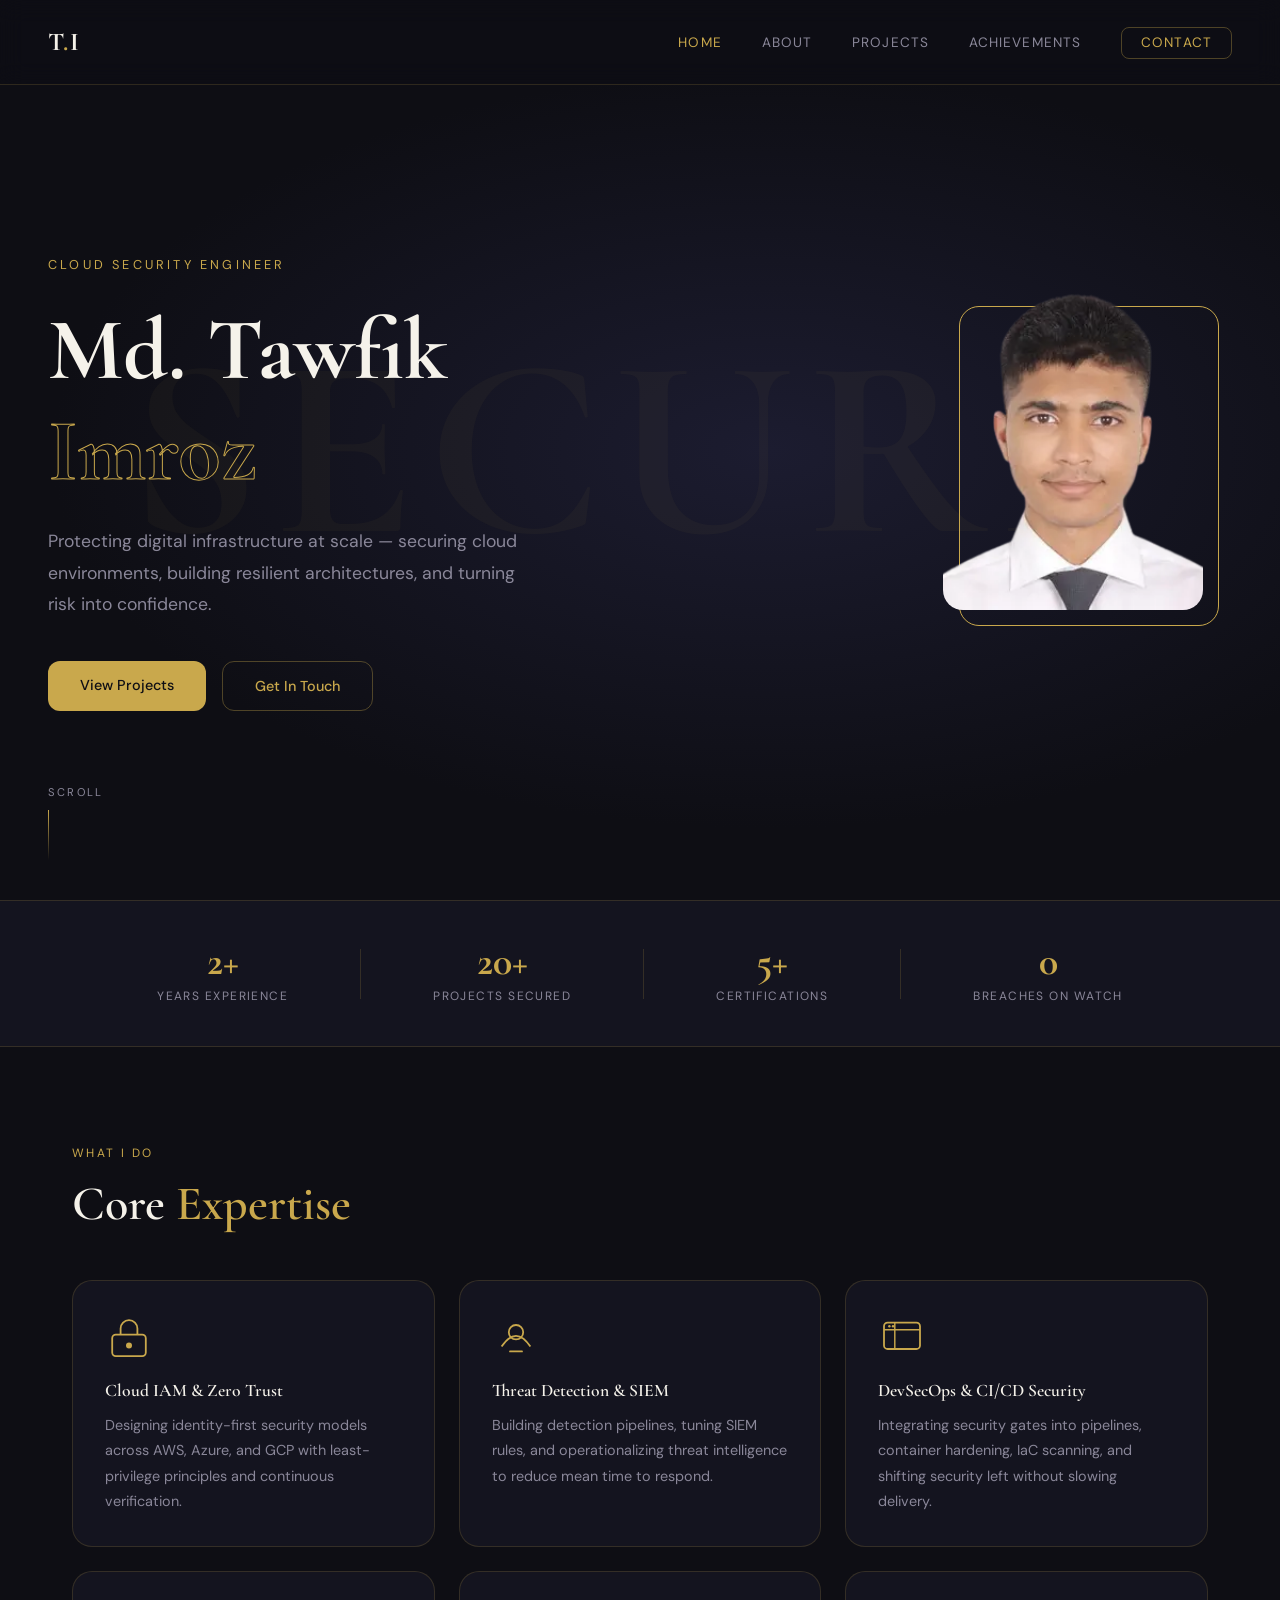
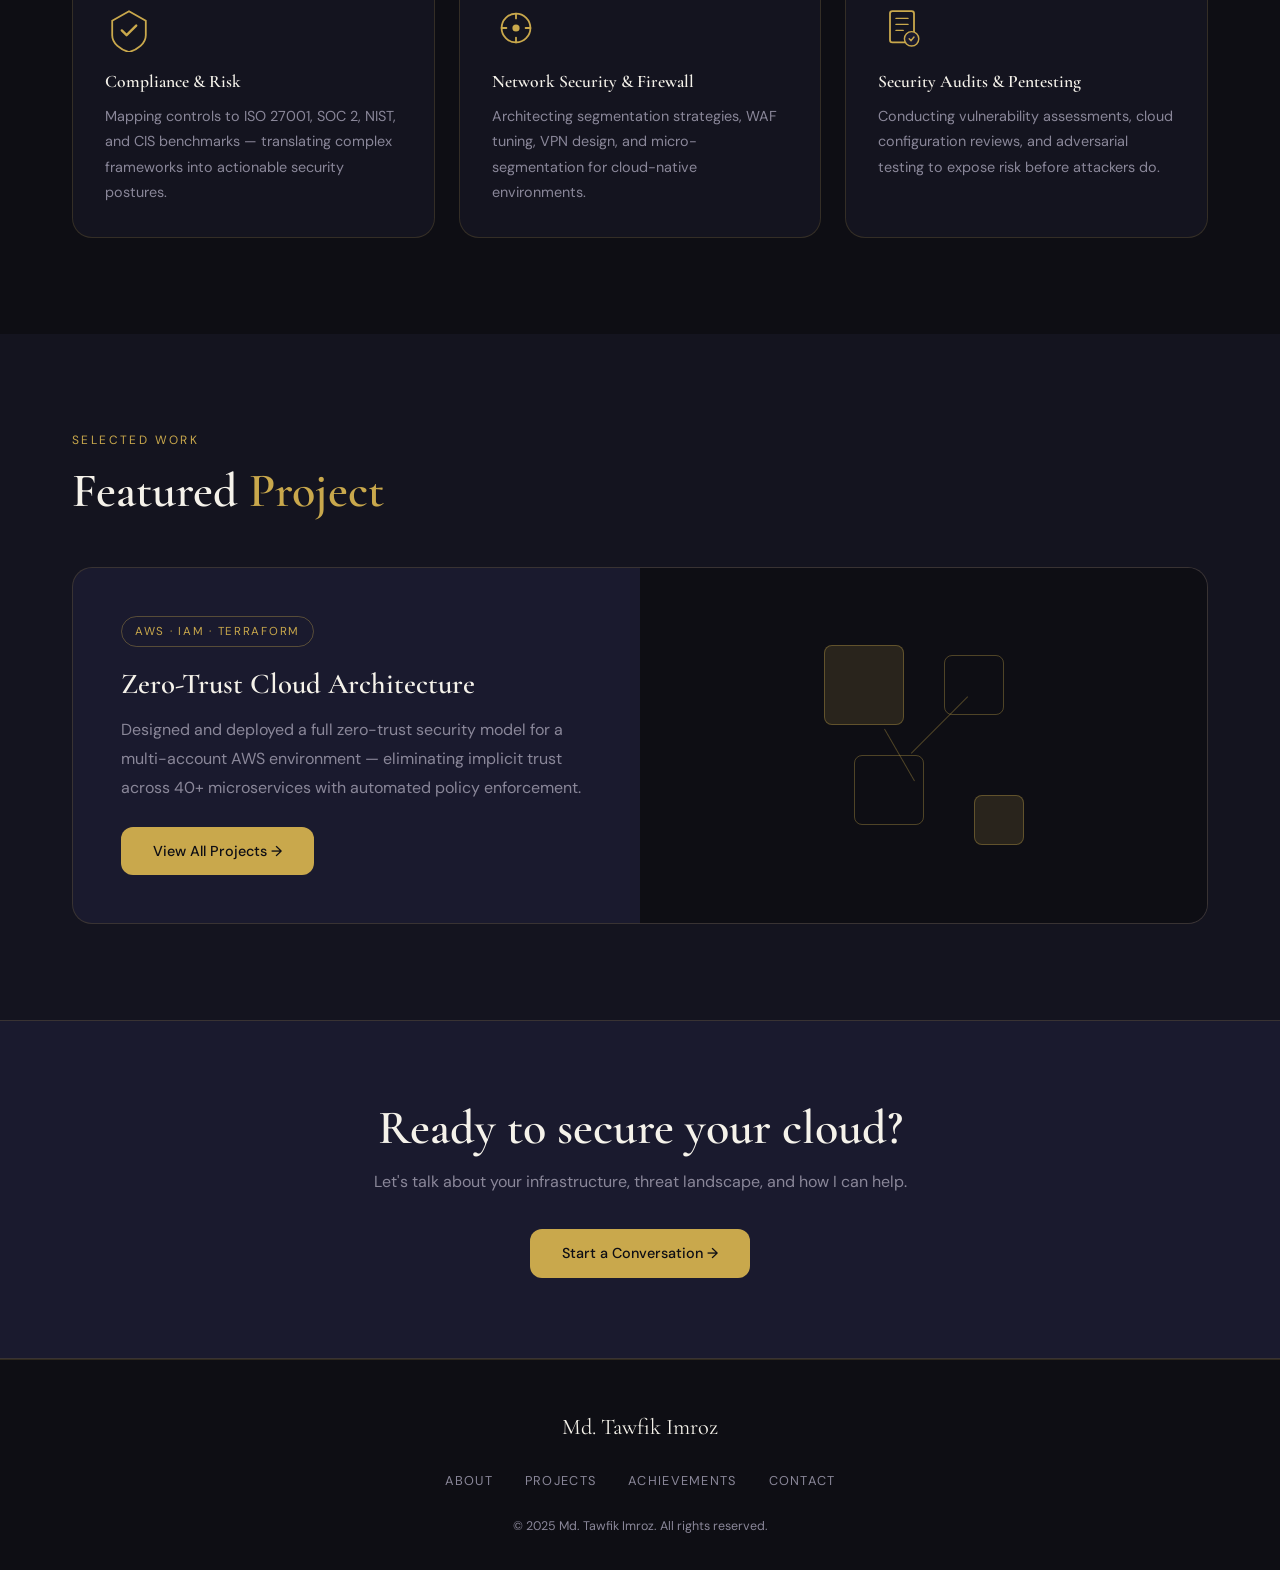
==== commit d224c733: "Update title in index.html for clarity" ====
--- a/index.html
+++ b/index.html
@@ -5,7 +5,7 @@
   <meta name="viewport" content="width=device-width, initial-scale=1.0"/>
 
   <!-- SEO -->
-  <title>Md. Tawfik Imroz | Cloud Security Engineer Portfolio</title>
+  <title>Md. Tawfik Imroz | Cloud Security Engineer </title>
   <meta name="description" content="Md. Tawfik Imroz - Cloud Security Engineer portfolio showcasing projects, achievements, and contact information." />
   <meta name="robots" content="index, follow">
   <link rel="canonical" href="https://tawfik-miron.github.io/">
